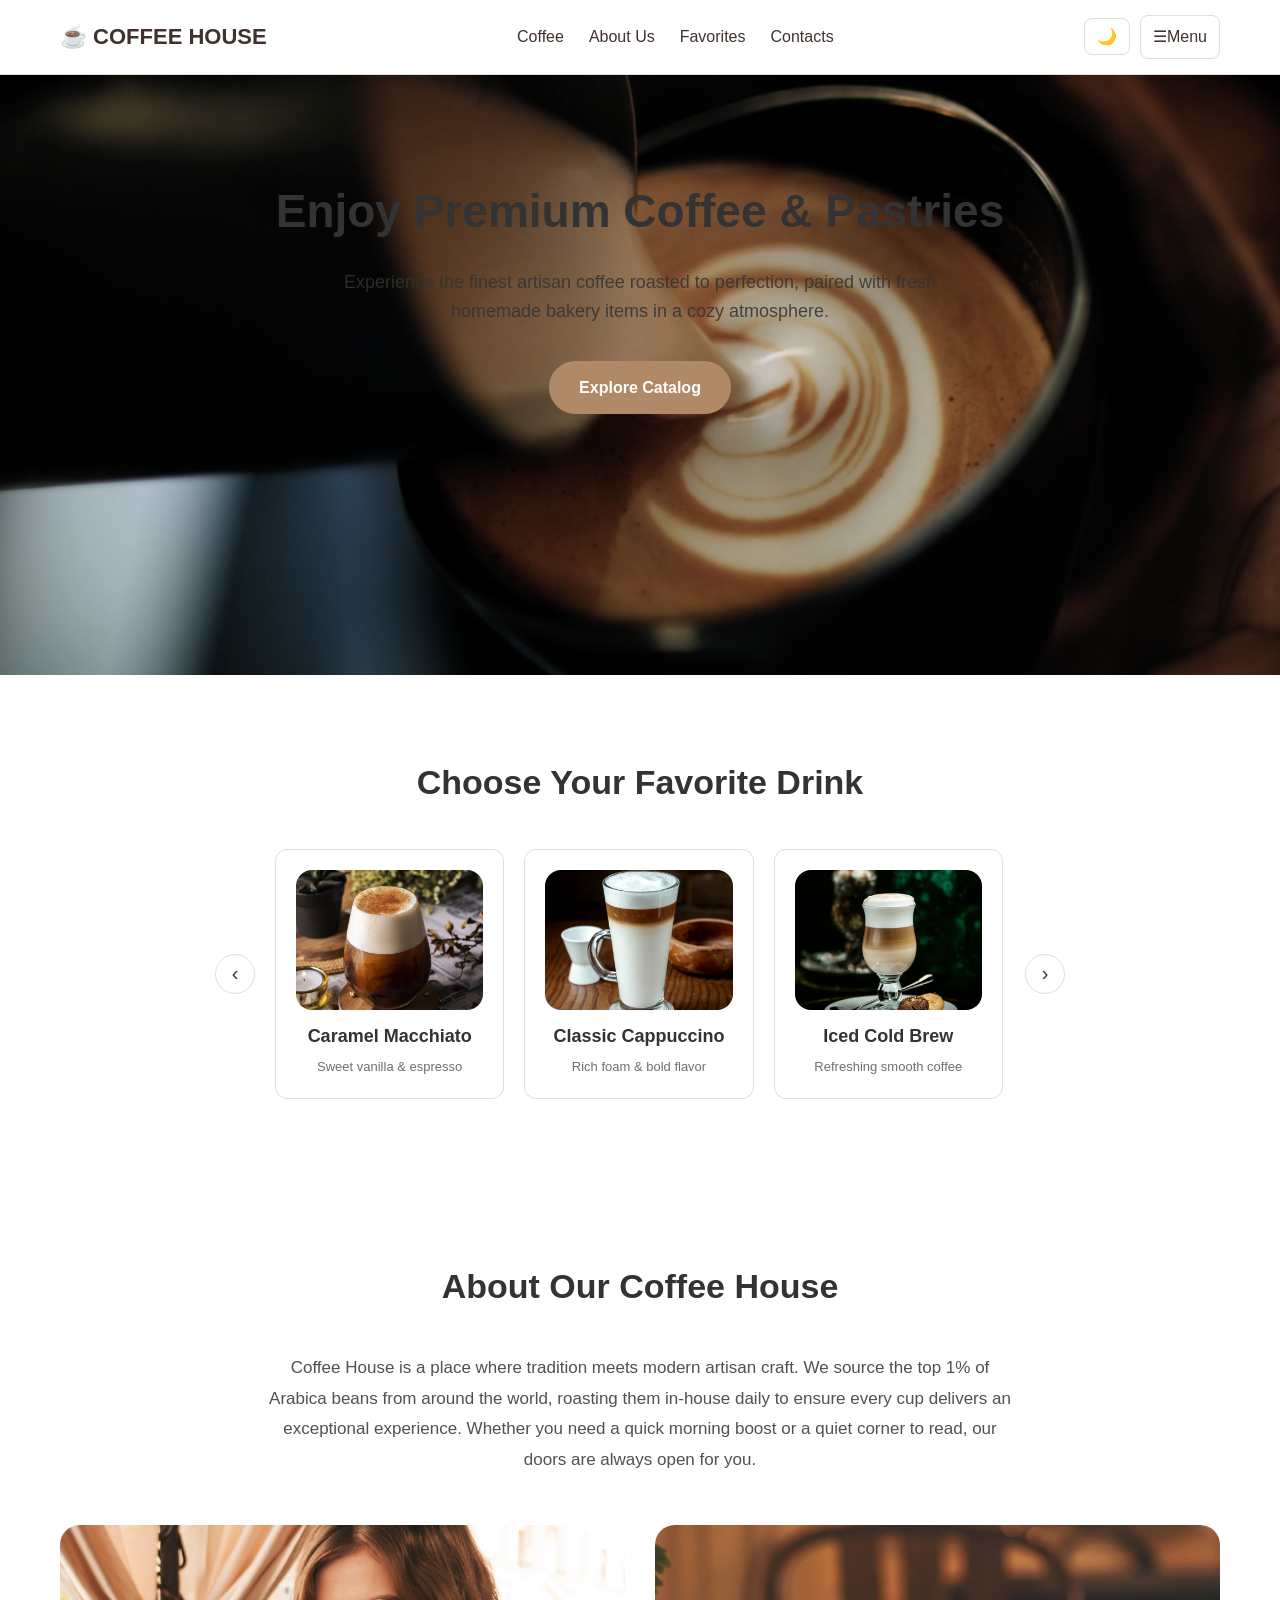
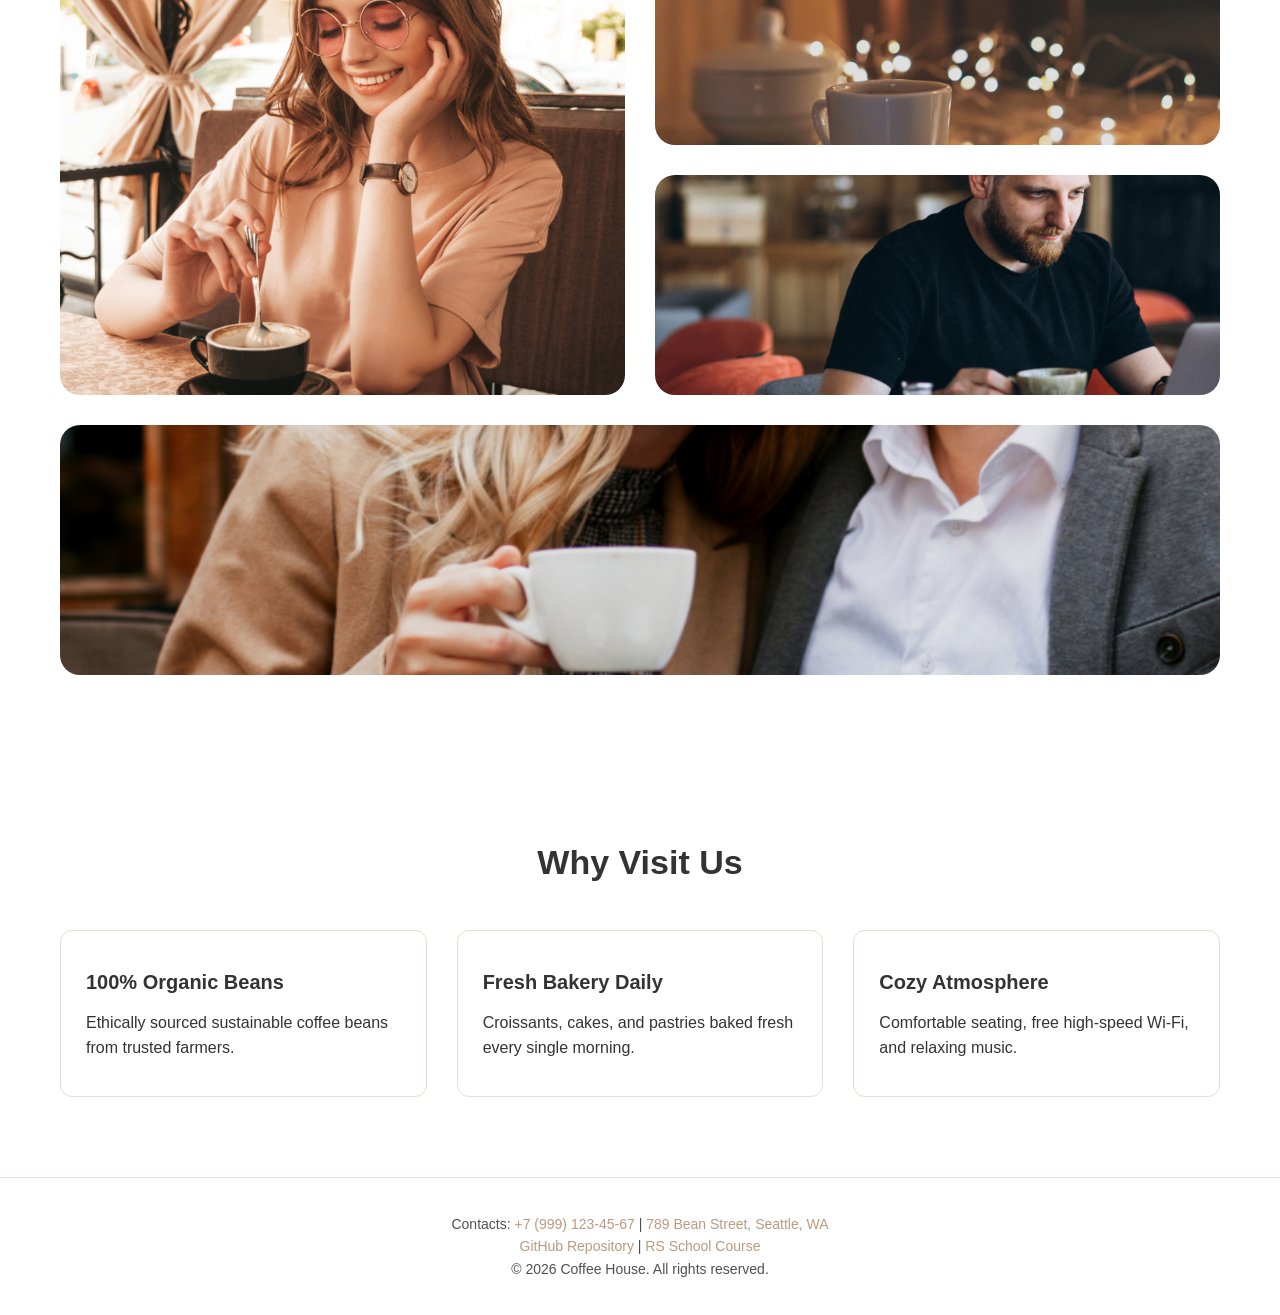
==== index.html @ b5887c62 "Initial commit: Coffee House project" ====
<!DOCTYPE html>
<html lang="en">
<head>
    <meta charset="UTF-8">
    <meta name="viewport" content="width=device-width, initial-scale=1.0">
    <title>Coffee House — Artisan Coffee & Cozy Atmosphere</title>
    <link rel="icon" href="favicon.ico">
    <link rel="stylesheet" href="./css/style.css">
</head>
<body>
    <!-- Header -->
    <header class="header">
        <div class="container">
            <a href="index.html" class="logo">☕ COFFEE HOUSE</a>
            <nav class="nav">
                <ul class="nav-list">
                    <li><a href="#favorites">Coffee</a></li>
                    <li><a href="#about">About Us</a></li>
                    <li><a href="#visitus">Favorites</a></li>
                    <li><a href="#contacts">Contacts</a></li>
                </ul>
            </nav>
            <div class="header-controls">
                <button id="theme-btn" aria-label="Toggle theme">🌙</button>
                <a href="catalog.html" class="burger-btn" aria-label="Open menu">☰Menu</a>
            </div>
        </div>
    </header>

    <!-- Main Content -->
    <main>
        <!-- 1. Hero Section -->
        <section class="hero">
            <div class="container">
                <h1>Enjoy Premium Coffee & Pastries</h1>
                <p>Experience the finest artisan coffee roasted to perfection, paired with fresh homemade bakery items in a cozy atmosphere.</p>
                <a href="catalog.html" class="btn">Explore Catalog</a>
            </div>
        </section>

        <!-- 2. Slider Section -->
        <section id="favorites" class="slider-section">
            <div class="container">
                <h2>Choose Your Favorite Drink</h2>
                <div class="slider-container">
                    <button class="slider-btn" aria-label="Previous slide">‹</button>
                    <div class="slider-track">
                        <div class="slide">
                            <div class="slide-img">
                                <img src="./img/coffee-1.jpg" alt="Caramel Macchiato">
                            </div>
                            <h3>Caramel Macchiato</h3>
                            <p>Sweet vanilla & espresso</p>
                        </div>
                        <div class="slide">
                            <div class="slide-img">
                                <img src="./img/coffee-2.jpg" alt="Classic Cappuccino">
                            </div>
                            <h3>Classic Cappuccino</h3>
                            <p>Rich foam & bold flavor</p>
                        </div>
                        <div class="slide">
                            <div class="slide-img">
                                <img src="./img/coffee-3.jpg" alt="Iced Cold Brew">
                            </div>
                            <h3>Iced Cold Brew</h3>
                            <p>Refreshing smooth coffee</p>
                        </div>
                    </div>
                    <button class="slider-btn" aria-label="Next slide">›</button>
                </div>
            </div>
        </section>

       <!-- 3. About Section -->
        <section id="about" class="about">
            <div class="container">
                <h2>About Our Coffee House</h2>
                <p>Coffee House is a place where tradition meets modern artisan craft. We source the top 1% of Arabica beans from around the world, roasting them in-house daily to ensure every cup delivers an exceptional experience. Whether you need a quick morning boost or a quiet corner to read, our doors are always open for you.</p>
                
                <!-- Four foto -->
                <div class="about-grid">
                    <div class="about-img about-img--1">
                        <img src="./img/about/about-1.jpg" alt="Coffee preparation">
                    </div>
                    <div class="about-img about-img--2">
                        <img src="./img/about/about-2.jpg" alt="Cozy interior">
                    </div>
                    <div class="about-img about-img--3">
                        <img src="./img/about/about-3.jpg" alt="Fresh pastries">
                    </div>
                    <div class="about-img about-img--4">
                        <img src="./img/about/about-4.jpg" alt="Barista at work">
                    </div>
                </div>
            </div>
        </section>

        <!-- 4. Features Section -->
        <section class="features">
            <div class="container" id="visitus">
                <h2>Why Visit Us</h2>
                <div class="features-grid">
                    <article class="feature-card">
                        <h3>100% Organic Beans</h3>
                        <p>Ethically sourced sustainable coffee beans from trusted farmers.</p>
                    </article>
                    <article class="feature-card">
                        <h3>Fresh Bakery Daily</h3>
                        <p>Croissants, cakes, and pastries baked fresh every single morning.</p>
                    </article>
                    <article class="feature-card">
                        <h3>Cozy Atmosphere</h3>
                        <p>Comfortable seating, free high-speed Wi-Fi, and relaxing music.</p>
                    </article>
                </div>
            </div>
        </section>
    </main>

    <!-- Footer -->
    <footer id="contacts" class="footer">
        <div class="container">
            <p>Contacts: <a href="tel:+79991234567">+7 (999) 123-45-67</a> | 
            <a href="https://maps.google.com/?q=789+Bean+Street+Seattle+WA" target="_blank" rel="noopener noreferrer">
            789 Bean Street, Seattle, WA</a></p>
            <p><a href="https://github.com" target="_blank">GitHub Repository</a> | <a href="https://rs.school/courses/javascript" target="_blank">RS School Course</a></p>
            <p>&copy; 2026 Coffee House. All rights reserved.</p>
        </div>
    </footer>

    <script src="script.js"></script>
</body>
</html>
---- css/style.css ----
:root {
    --bg-color: #FDFBF7;
    --text-color: #40322E;
    --card-bg: #FFFFFF;
    --accent-color: #B08968;
    --accent-hover: #9c7554;
    --border-color: #E6DCD0;
    --header-bg: #FFFFFF;
}

body.dark-theme {
    --bg-color: #1A1614;
    --text-color: #F5EBE6;
    --card-bg: #26211E;
    --accent-color: #D4A373;
    --accent-hover: #CCD5AE;
    --border-color: #3D332E;
    --header-bg: #26211E;
}

html {
    scroll-behavior: smooth;
}

* {
    margin: 0;
    padding: 0;
    box-sizing: border-box;
}

body {
    font-family: -apple-system, BlinkMacSystemFont, 'Segoe UI', Roboto, sans-serif;
    background-color: #d4cec0; 
    color: var(--text-color);
    line-height: 1.6;
    transition: background-color 0.3s ease, color 0.3s ease;
}

.container {
    max-width: 1200px;
    margin: 0 auto;
    padding: 0 20px;
}

/* Базовые стили для адаптивности всех картинок */
img {
    max-width: 100%;
    height: auto;
    display: block;
}

/* Контейнеры для картинок в вашем слайдере / карточках */
.slide-img {
    width: 100%;
    height: 300px; 
    overflow: hidden;
    border-radius: 10px; 
}

/* Сама картинка внутри контейнера */
.slide-img img {
    width: 100%;
    height: 100%;
    object-fit: cover;
    border-radius: 16px;
    overflow: hidden; 
} 

.slide-img img,
.card img {
    transition: transform 0.5s ease, opacity 0.5s ease;
    border-radius: 16px; 
}

.slide-img:hover img,
.card:hover img {
    transform: scale(1.05); 
}
.btn,
.cat-btn {
    border-radius: 30px; 
}

/* Шапка */
.header {
    background-color: var(--header-bg);
    border-bottom: 1px solid var(--border-color);
    position: sticky;
    top: 0;
    z-index: 100;
    padding: 15px 0;
    transition: background-color 0.3s ease;
}

.header .container {
    display: flex;
    justify-content: space-between;
    align-items: center;
}

.logo {
    font-size: 22px;
    font-weight: bold;
    text-decoration: none;
    color: var(--text-color);
}

.nav-list {
    display: flex;
    list-style: none;
    gap: 25px;
}

.nav-list a {
    text-decoration: none;
    color: var(--text-color);
    font-weight: 500;
    transition: color 0.2s ease;
}

.nav-list a:hover {
    color: var(--accent-color);
}

.header-controls {
    display: flex;
    gap: 10px;
    align-items: center;
}

#theme-btn, .burger-btn {
    background: none;
    border: 1px solid var(--border-color);
    border-radius: 8px;
    padding: 8px 12px;
    cursor: pointer;
    font-size: 16px;
    color: var(--text-color);
}

.burger-btn {
    display: inline-flex;
    text-decoration: none;
}

/* Светлая тема по умолчанию */
body {
    background-color: #ffffff;
    color: #333333;
    transition: background-color 0.3s, color 0.3s;
}

/* Темная тема (когда JS добавляет класс) */
body.dark-theme {
    background-color: #1a1a1a;
    color: #f0f0f0;
}

/* Переключение темной темы */
body.dark-theme .feature-card,
body.dark-theme .slide,
body.dark-theme .header {
    background-color: #2a2a2a;
    color: #f0f0f0;
}

body.dark-theme .feature-card,
body.dark-theme .slide,
body.dark-theme .header {
    background-color: #2a2a2a;
    color: #f0f0f0;
}

/* Hero */
.hero {
    padding: 100px 0;
    text-align: center;
    background: url(../img/img-hero.jpg) no-repeat center;
    background-size: cover;
    height: 600px;
}

.hero h1 {
    font-size: 46px;
    margin-bottom: 20px;
}

.hero p {
    font-size: 18px;
    max-width: 650px;
    margin: 0 auto 35px;
    opacity: 0.85;
}

.btn {
    display: inline-block;
    background-color: var(--accent-color);
    color: #FFFFFF;
    padding: 14px 30px;
    border-radius: 30px;
    text-decoration: none;
    font-weight: 600;
    border: none;
    cursor: pointer;
    transition: background-color 0.2s ease, transform 0.2s ease;
}

.btn:hover {
    background-color: var(--accent-hover);
    transform: translateY(-2px);
}

/* Секции */
.features, .about, .catalog, .slider-section {
    padding: 80px 0;
}

.features h2, .catalog h1, .about h2, .slider-section h2 {
    text-align: center;
    margin-bottom: 40px;
    font-size: 34px;
}

/* Преимущества */
.features-grid {
    display: grid;
    grid-template-columns: repeat(auto-fit, minmax(300px, 1fr));
    gap: 30px;
}

.feature-card {
    background-color: var(--card-bg);
    border: 1px solid var(--border-color);
    padding: 35px 25px;
    border-radius: 12px;
}

.feature-card h3 {
    margin-bottom: 12px;
    font-size: 20px;
}

/* Слайдер */
.slider-container {
    display: flex;
    align-items: center;
    gap: 20px;
    max-width: 850px;
    margin: 0 auto;
}

.slider-track {
    display: flex;
    gap: 20px;
    overflow-x: auto;
    scroll-snap-type: x mandatory;
    width: 100%;
    scrollbar-width: none;
}

.slide {
    min-width: calc(33.333% - 14px);
    scroll-snap-align: start;
    background-color: var(--card-bg);
    border: 1px solid var(--border-color);
    padding: 20px;
    text-align: center;
    border-radius: 12px;
}

.slide-img {
    height: 140px;
    border-radius: 8px;
    overflow: hidden;
    margin-bottom: 12px;
}

.slide-img img {
    width: 100%;
    height: 100%;
    object-fit: cover;
    display: block;
}

.slide h3 {
    font-size: 18px;
    margin-bottom: 6px;
}

.slide p {
    font-size: 13px;
    opacity: 0.7;
}

.slider-btn {
    background: none;
    border: 1px solid var(--border-color);
    border-radius: 50%;
    width: 40px;
    height: 40px;
    font-size: 20px;
    cursor: pointer;
    color: var(--text-color);
    display: flex;
    align-items: center;
    justify-content: center;
    flex-shrink: 0;
}

.slider-btn:hover {
    background-color: var(--accent-color);
    color: #FFFFFF;
}
/* About start*/

.about-grid {
    display: grid;
    grid-template-columns: repeat(2, 1fr);
    gap: 30px; 
    margin-top: 50px; 
}

/* Контейнер каждой картинки */
.about-img {
    border-radius: 20px; 
    overflow: hidden; 
}

/* Сама картинка */
.about-img img {
    width: 100%;
    height: 100%;
    object-fit: cover; 
    transition: transform 0.5s ease; 
}

/* Плавное увеличение при наведении */
.about-img:hover img {
    transform: scale(1.05);
}

.about-img--1 {
    grid-column: 1 / 2;
    grid-row: 1 / 3;
    height: 470px; 
}
.about-img--2 {
    grid-column: 2 / 3;
    grid-row: 1 / 2;
    height: 220px;
}
.about-img--3 {
    grid-column: 2 / 3;
    grid-row: 2 / 3;
    height: 220px;
}
.about-img--4 {
    grid-column: 1 / 3; 
    height: 250px;
}

/* About end */

.about p {
    max-width: 750px;
    margin: 0 auto;
    text-align: center;
    font-size: 17px;
    opacity: 0.85;
    line-height: 1.8;
}


/* Каталог */
.categories {
    display: flex;
    justify-content: center;
    gap: 15px;
    margin-bottom: 40px;
    flex-wrap: wrap;
}

.cat-btn {
    background: none;
    border: 1px solid var(--border-color);
    padding: 10px 22px;
    border-radius: 20px;
    cursor: pointer;
    color: var(--text-color);
    font-weight: 500;
    transition: all 0.2s ease;
}

.cat-btn.active, .cat-btn:hover {
    background-color: var(--accent-color);
    color: #FFFFFF;
    border-color: var(--accent-color);
}

.cards-grid {
    display: grid;
    grid-template-columns: repeat(auto-fit, minmax(250px, 1fr));
    gap: 25px;
}

.card {
    background-color: var(--card-bg);
    border: 1px solid var(--border-color);
    border-radius: 12px;
    padding: 20px;
    display: flex;
    flex-direction: column;
    gap: 10px;
}

.card-img {
    height: 160px;
    border-radius: 8px;
    overflow: hidden;
    background-color: var(--border-color);
}

.card-img img {
    width: 100%;
    height: 100%;
    object-fit: cover;
    display: block;
}

.card h3 {
    font-size: 18px;
}

.card p {
    font-size: 13px;
    opacity: 0.75;
}

.card span {
    font-weight: bold;
    font-size: 18px;
    color: var(--accent-color);
    margin-top: auto;
}

/* Футер */
.footer {
    border-top: 1px solid var(--border-color);
    padding: 35px 0;
    text-align: center;
    font-size: 14px;
    opacity: 0.85;
    display: flex;
    flex-direction: column;
    gap: 8px;
}

.footer a {
    color: var(--accent-color);
    text-decoration: none;
}

/* Адаптив */
@media (max-width: 768px) {
    .nav {
        display: none;
    }
    .burger-btn {
        display: block;
    }
    .hero h1 {
        font-size: 34px;
    }
    .slide {
        min-width: 100%;
    }
    .about-grid {
        grid-template-columns: 1fr; 
        grid-auto-rows: auto;
    }
    .about-img--1, 
    .about-img--2, 
    .about-img--3, 
    .about-img--4 {
        grid-column: auto;
        grid-row: auto;
        height: 240px; 
    }
}

@media (max-width: 480px) {
    .about-grid {
        grid-template-columns: 1fr; 
    }
}
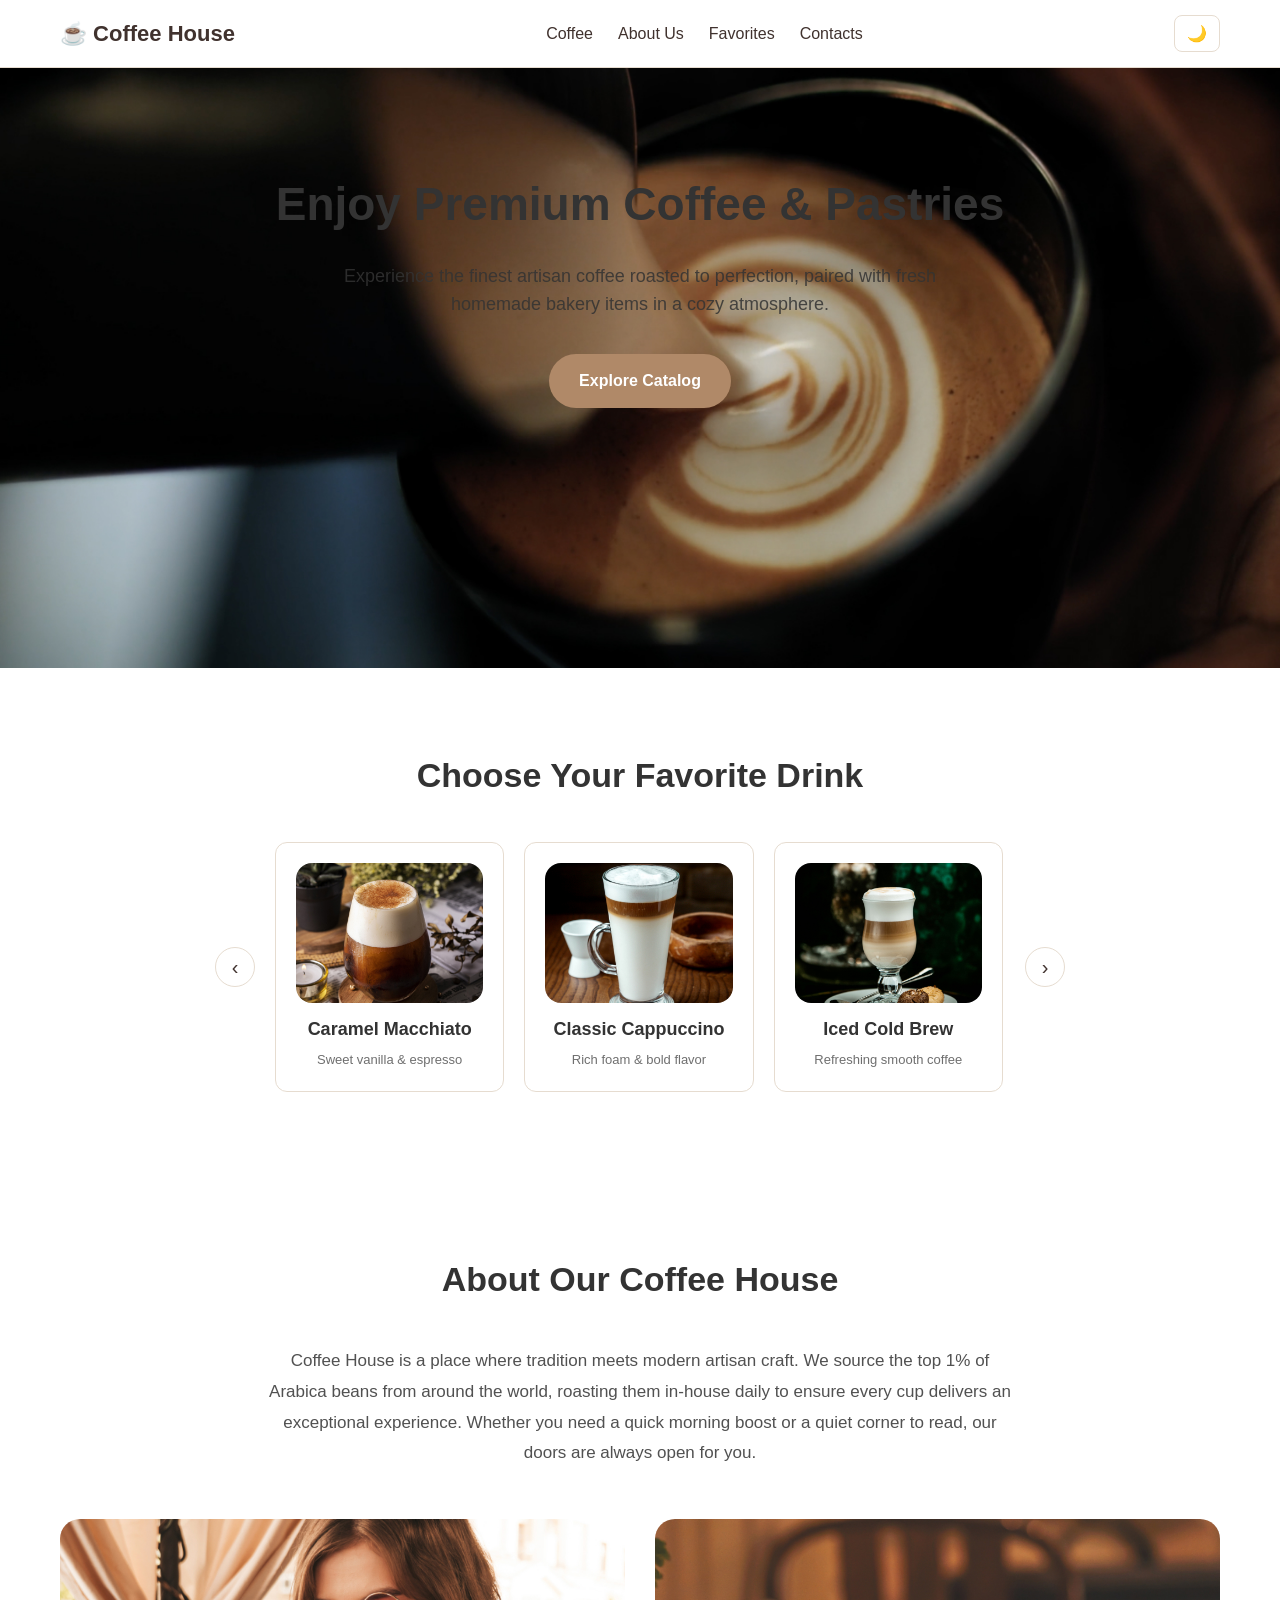
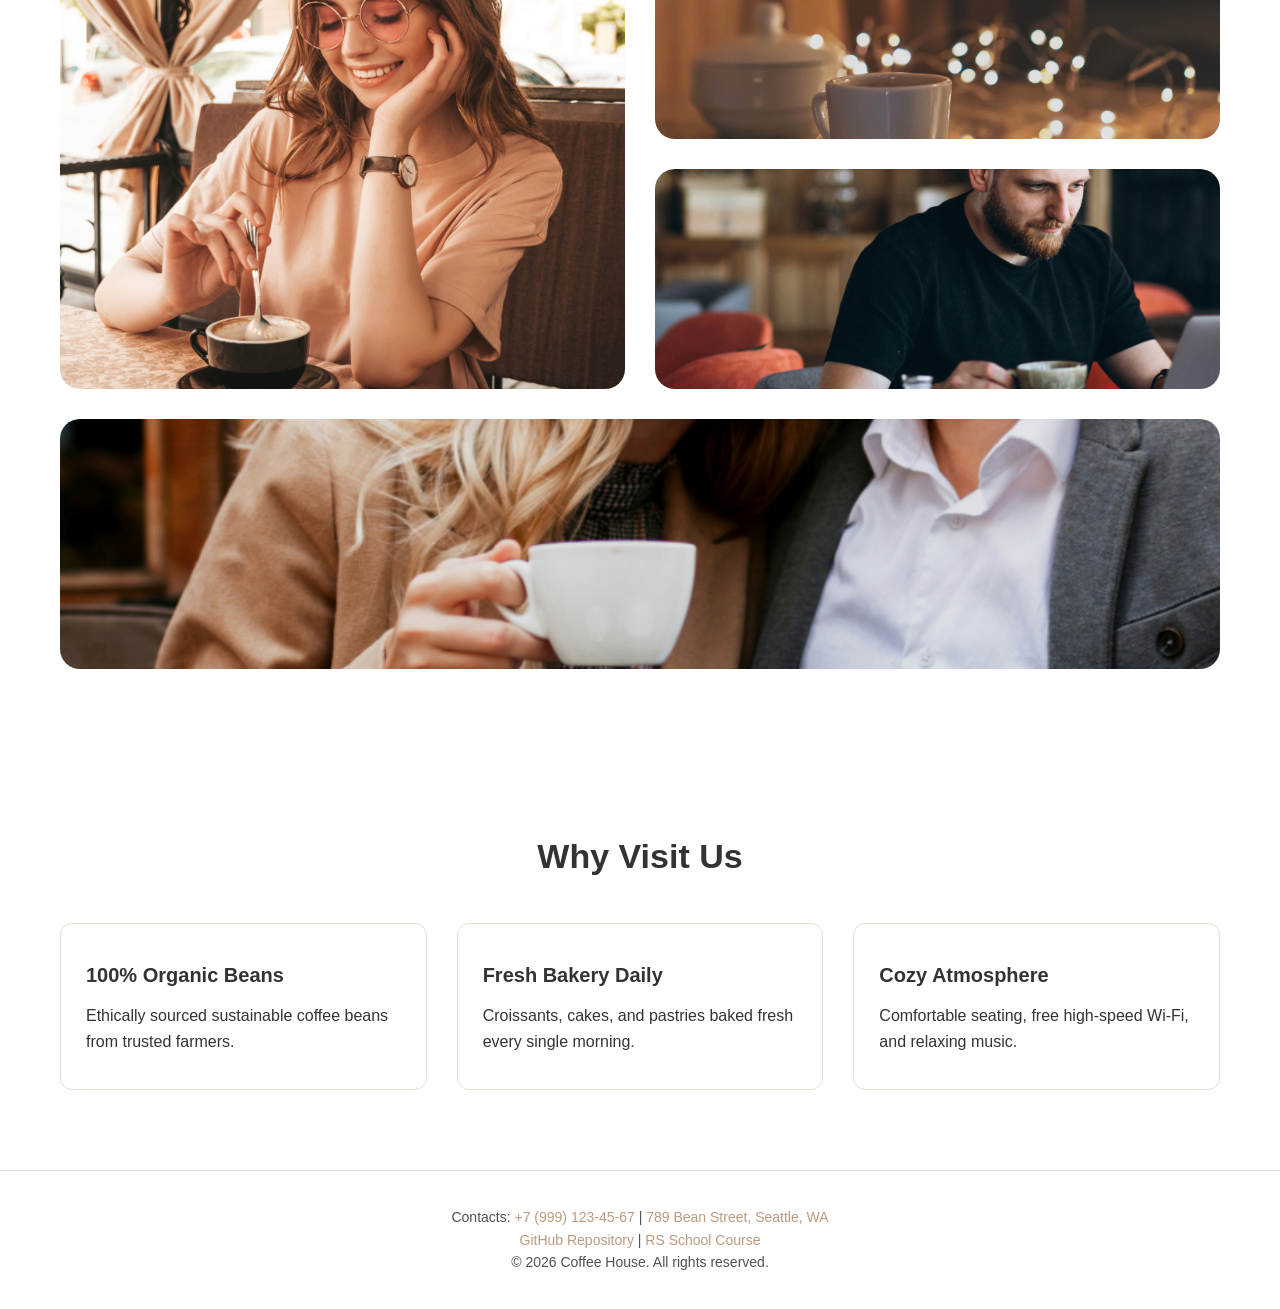
==== commit 05ef4dc5: "feat: implement responsive burger menu with body scroll lock and keyboard accessibility" ====
--- a/index.html
+++ b/index.html
@@ -3,29 +3,37 @@
 <head>
     <meta charset="UTF-8">
     <meta name="viewport" content="width=device-width, initial-scale=1.0">
+    <link href="./img/icons/hot-coffee-icons.png" rel="icon" type="image/svg">
     <title>Coffee House — Artisan Coffee & Cozy Atmosphere</title>
     <link rel="icon" href="favicon.ico">
     <link rel="stylesheet" href="./css/style.css">
 </head>
 <body>
-    <!-- Header -->
-    <header class="header">
-        <div class="container">
-            <a href="index.html" class="logo">☕ COFFEE HOUSE</a>
-            <nav class="nav">
-                <ul class="nav-list">
-                    <li><a href="#favorites">Coffee</a></li>
-                    <li><a href="#about">About Us</a></li>
-                    <li><a href="#visitus">Favorites</a></li>
-                    <li><a href="#contacts">Contacts</a></li>
-                </ul>
-            </nav>
-            <div class="header-controls">
-                <button id="theme-btn" aria-label="Toggle theme">🌙</button>
-                <a href="catalog.html" class="burger-btn" aria-label="Open menu">☰Menu</a>
-            </div>
+<!-- Header -->
+  <header class="header">
+    <div class="container header__container">
+        <a href="index.html" class="logo">☕ Coffee House</a>
+
+        <!-- Navigation -->
+        <nav class="nav" id="navMenu">
+            <ul class="nav-list">
+                <li class="nav-item"><a href="index.html#favorites" class="nav-link">Coffee</a></li>
+                <li class="nav-item"><a href="index.html#about" class="nav-link active">About Us</a></li>
+                <li class="nav-item"><a href="index.html#visitus" class="nav-link">Favorites</a></li>
+                <li class="nav-item"><a href="#contacts" class="nav-link">Contacts</a></li>
+            </ul>
+        </nav>
+
+        <!-- Controls -->
+        <div class="header-controls">
+            <button id="theme-btn" aria-label="Toggle theme">🌙</button>
+            <button id="burger-btn" class="burger-btn" aria-label="Open menu">
+                <span class="burger-btn__line"></span>
+                <span class="burger-btn__line"></span>
+            </button>
         </div>
-    </header>
+    </div>
+  </header>
 
     <!-- Main Content -->
     <main>
@@ -130,5 +138,6 @@
     </footer>
 
     <script src="script.js"></script>
+    <script src="products.json"></script>
 </body>
 </html>
--- a/css/style.css
+++ b/css/style.css
@@ -81,7 +81,22 @@
     border-radius: 30px; 
 }
 
+.load-more-btn {
+  display: block;
+  margin: 40px auto 0;
+  padding: 10px 10px;
+  cursor: pointer;
+  border-radius: 10%;
+  border: none;
+  background-color: #5f5958;
+  color: #CCD5AE;
+}
+
 /* Шапка */
+body.no-scroll {
+    overflow: hidden;
+}
+
 .header {
     background-color: var(--header-bg);
     border-bottom: 1px solid var(--border-color);
@@ -492,4 +507,87 @@
     .about-grid {
         grid-template-columns: 1fr; 
     }
+}
+
+
+
+@media (max-width: 768px) {
+    
+    /* 1. Кнопка бургер-меню */
+    .burger-btn {
+        display: flex;
+        flex-direction: column;
+        justify-content: space-between;
+        width: 30px;
+        height: 20px;
+        background: transparent;
+        border: none;
+        cursor: pointer;
+        padding: 0;
+        position: relative;
+        z-index: 1001; 
+    }
+
+    /* Линии внутри кнопки */
+    .burger-btn__line {
+        width: 100%;
+        height: 2px;
+        background-color: var(--text-color, #403F3D); 
+        border-radius: 2px;
+        transition: transform 0.3s ease, opacity 0.3s ease;
+    }
+
+   
+    .burger-btn.open .burger-btn__line:nth-child(1) {
+        transform: translateY(9px) rotate(45deg);
+    }
+
+    .burger-btn.open .burger-btn__line:nth-child(2) {
+        transform: translateY(-9px) rotate(-45deg);
+    }
+
+    .nav {
+        position: fixed;
+        top: 80px; 
+        right: -100%; 
+        width: 100%;
+        height: calc(100vh - 80px); 
+        background-color: var(--bg-color, #E1D4C9); 
+        display: flex;
+        flex-direction: column;
+        align-items: center;
+        padding-top: 60px;
+        gap: 30px;
+        transition: right 0.3s ease-in-out; 
+        z-index: 1000;
+    }
+
+  
+    .nav.open {
+        right: 0; 
+    }
+
+    .nav-list {
+        display: flex;
+        flex-direction: column;
+        align-items: center;
+        gap: 30px;
+        list-style: none;
+        padding: 0;
+        margin: 0;
+    }
+
+    .nav-link {
+        font-size: 20px;
+        font-weight: 600;
+        text-decoration: none;
+        color: var(--text-color, #403F3D);
+    }
+}
+
+@media (min-width: 769px) {
+   
+    .burger-btn {
+        display: none;
+    }
 }
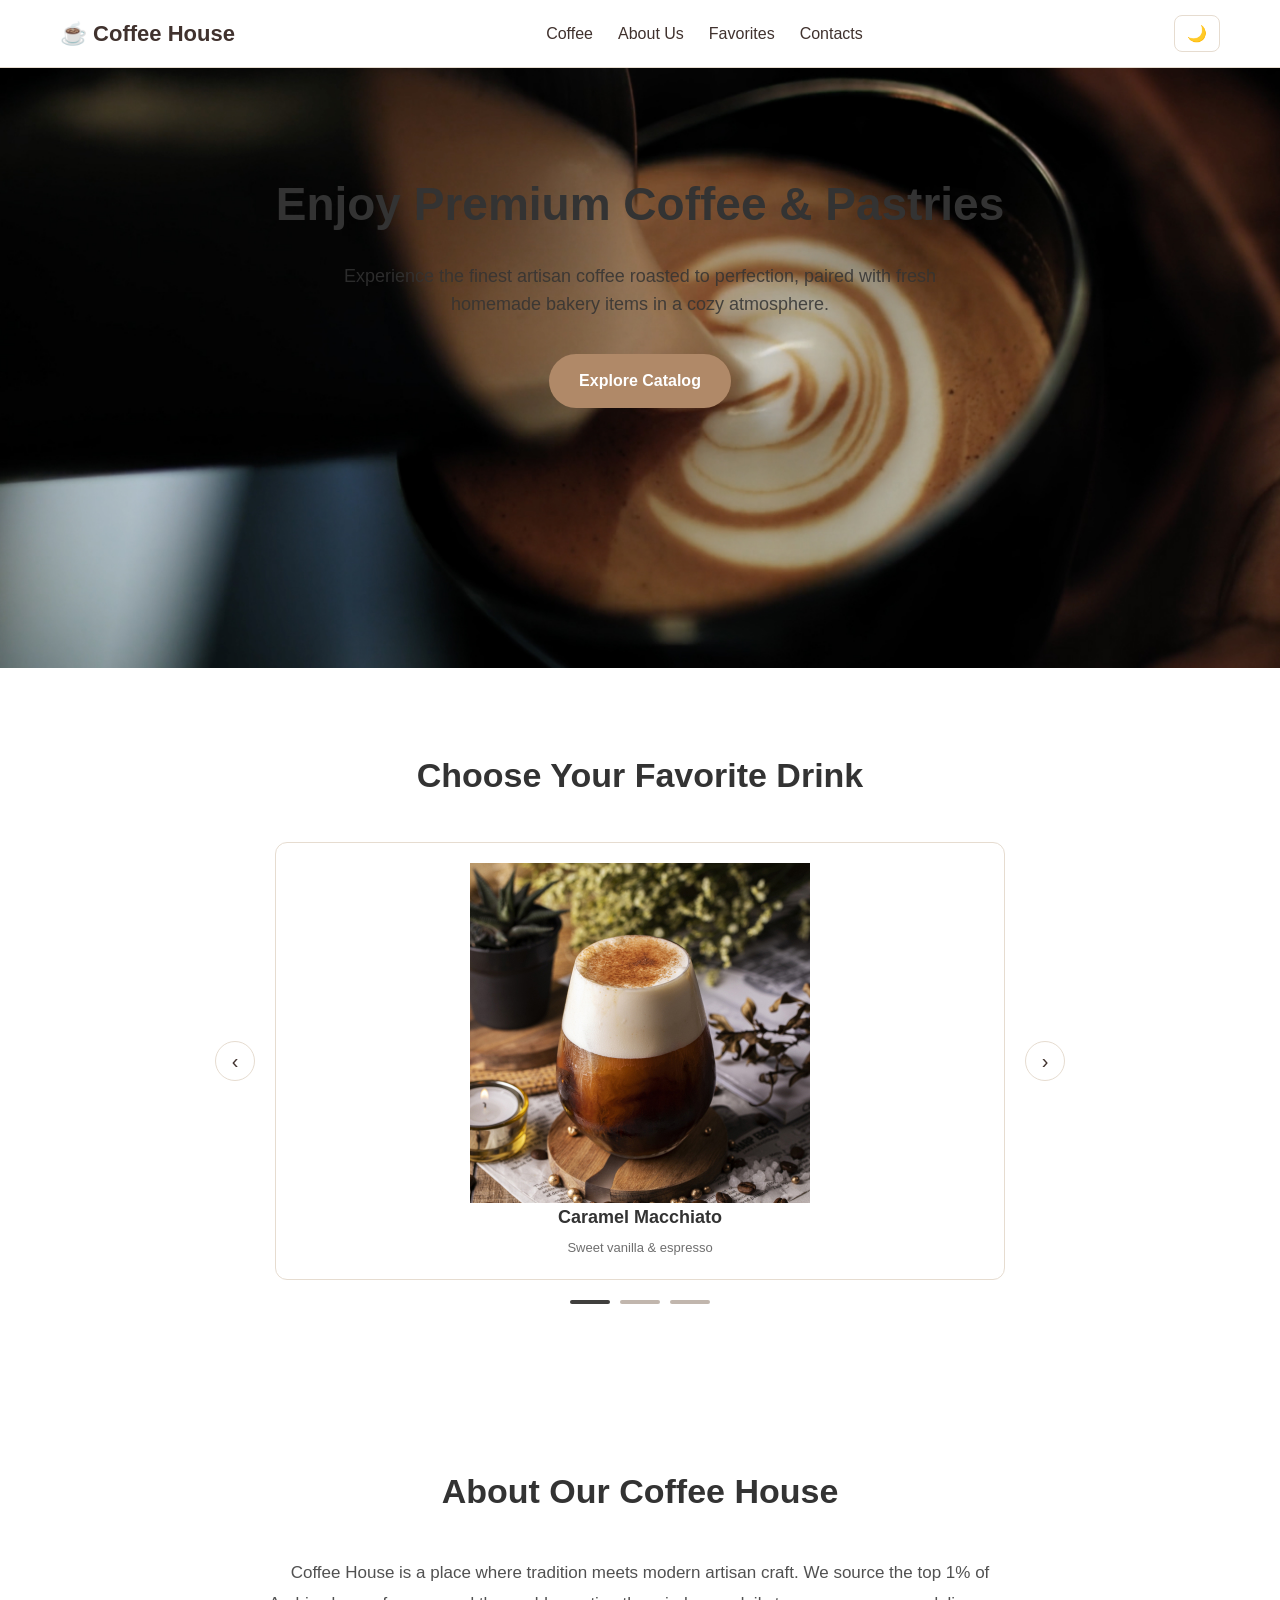
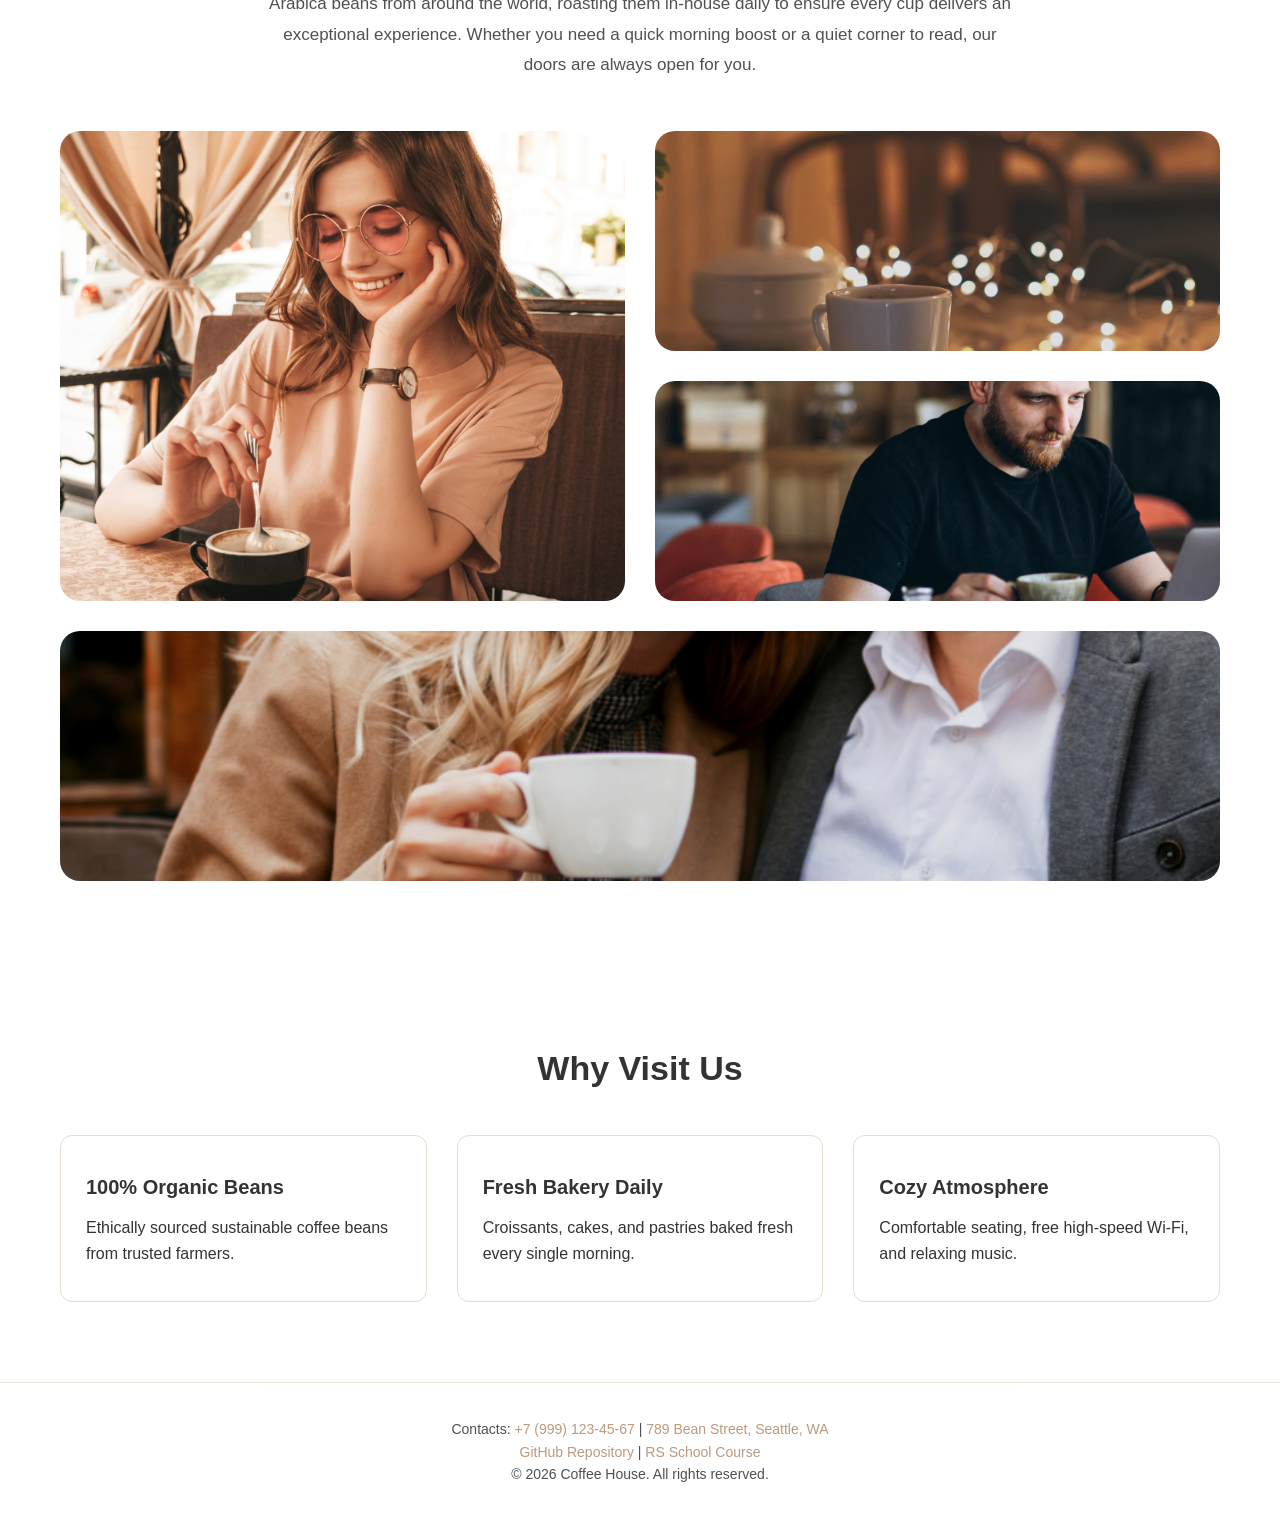
==== commit 26a9e902: "feat: add responsive slider" ====
--- a/index.html
+++ b/index.html
@@ -47,38 +47,43 @@
         </section>
 
         <!-- 2. Slider Section -->
-        <section id="favorites" class="slider-section">
-            <div class="container">
-                <h2>Choose Your Favorite Drink</h2>
-                <div class="slider-container">
-                    <button class="slider-btn" aria-label="Previous slide">‹</button>
-                    <div class="slider-track">
-                        <div class="slide">
-                            <div class="slide-img">
-                                <img src="./img/coffee-1.jpg" alt="Caramel Macchiato">
-                            </div>
-                            <h3>Caramel Macchiato</h3>
-                            <p>Sweet vanilla & espresso</p>
-                        </div>
-                        <div class="slide">
-                            <div class="slide-img">
-                                <img src="./img/coffee-2.jpg" alt="Classic Cappuccino">
-                            </div>
-                            <h3>Classic Cappuccino</h3>
-                            <p>Rich foam & bold flavor</p>
-                        </div>
-                        <div class="slide">
-                            <div class="slide-img">
-                                <img src="./img/coffee-3.jpg" alt="Iced Cold Brew">
-                            </div>
-                            <h3>Iced Cold Brew</h3>
-                            <p>Refreshing smooth coffee</p>
-                        </div>
-                    </div>
-                    <button class="slider-btn" aria-label="Next slide">›</button>
+    
+      <section id="favorites" class="slider-section">
+        <div class="container">
+            <h2>Choose Your Favorite Drink</h2>
+        
+            <div class="slider-container">
+                <button id="prev-btn" class="slider-btn" aria-label="Previous slide">‹</button>
+            
+                <div class="slider-wrapper">
+                <div class="slide active">
+                    <img src="./img/coffee-1.jpg" alt="Caramel Macchiato">
+                    <h3>Caramel Macchiato</h3>
+                    <p>Sweet vanilla & espresso</p>
+                </div>
+                <div class="slide">
+                    <img src="./img/coffee-2.jpg" alt="Classic Cappuccino">
+                    <h3>Classic Cappuccino</h3>
+                    <p>Rich foam & bold flavor</p>
+                </div>
+                <div class="slide">
+                    <img src="./img/coffee-3.jpg" alt="Iced Cold Brew">
+                    <h3>Iced Cold Brew</h3>
+                    <p>Refreshing smooth coffee</p>
                 </div>
             </div>
-        </section>
+                <button id="next-btn" class="slider-btn" aria-label="Previous slide">›</button> 
+            </div>
+            <div class="slider-controls">
+                <div id="slider-pagination" class="slider-pagination">
+                    <span class="dot active"></span>
+                    <span class="dot"></span>
+                    <span class="dot"></span>
+                </div>
+            </div>
+            </div>
+        </div>
+    </section>
 
        <!-- 3. About Section -->
         <section id="about" class="about">
--- a/css/style.css
+++ b/css/style.css
@@ -49,22 +49,86 @@
     display: block;
 }
 
-/* Контейнеры для картинок в вашем слайдере / карточках */
-.slide-img {
+/* Slider Styles */
+
+* {box-sizing:border-box}
+
+
+.slider-container {
+    display: flex;
+    align-items: center;
+    justify-content: center;
+    gap: 20px;
+    max-width: 500px;
+    margin: 0 auto;
+}
+
+.slider-wrapper{
     width: 100%;
-    height: 300px; 
-    overflow: hidden;
-    border-radius: 10px; 
-}
-
-/* Сама картинка внутри контейнера */
-.slide-img img {
+    
+}
+
+.slide {
+    display: none;
+    flex-direction: column;
+    align-items: center;
+    text-align: center;
+}
+
+.slide.active {
+    display: flex;
+    
+}
+.slide-img{
     width: 100%;
-    height: 100%;
+    max-width: 480px;
+    height: 480px;
     object-fit: cover;
-    border-radius: 16px;
-    overflow: hidden; 
-} 
+    border-radius: 40px;
+    margin-bottom: 20px;
+}
+
+.slider-btn {
+    background: transparent;
+    border: 1px solid #403F3D;
+    border-radius: 50%;
+    width: 40px;
+    height: 40px;
+    font-size: 24px;
+    cursor: pointer;
+    display: flex;
+    align-items: center;
+    justify-content: center;
+    flex-shrink: 0;
+    transition: background-color 0.3s ease;
+}
+
+.slider-btn:hover {
+    background-color: rgba(0, 0, 0, 0.1);
+}
+
+.slider-controls {
+    display: flex;
+    justify-content: center;
+    margin-top: 20px;
+}
+
+.slider-pagination {
+    display: flex;
+    gap: 10px;
+}
+
+.dot {
+    width: 40px;
+    height: 4px;
+    background-color: #C1B6AD;
+    border-radius: 2px;
+    transition: background-color 0.3s ease;
+}
+
+.dot.active {
+    background-color: #403F3D;
+}
 
 .slide-img img,
 .card img {
@@ -80,6 +144,21 @@
 .cat-btn {
     border-radius: 30px; 
 }
+
+.slide.active {
+    display: flex;
+    animation: fadeIn 0.5s ease-in-out;
+}
+
+@keyframes fadeIn {
+    from {
+        opacity: 0;
+    }
+    to {
+        opacity: 1;
+    }
+}
+/* Slider end */
 
 .load-more-btn {
   display: block;
@@ -508,8 +587,6 @@
         grid-template-columns: 1fr; 
     }
 }
-
-
 
 @media (max-width: 768px) {
     
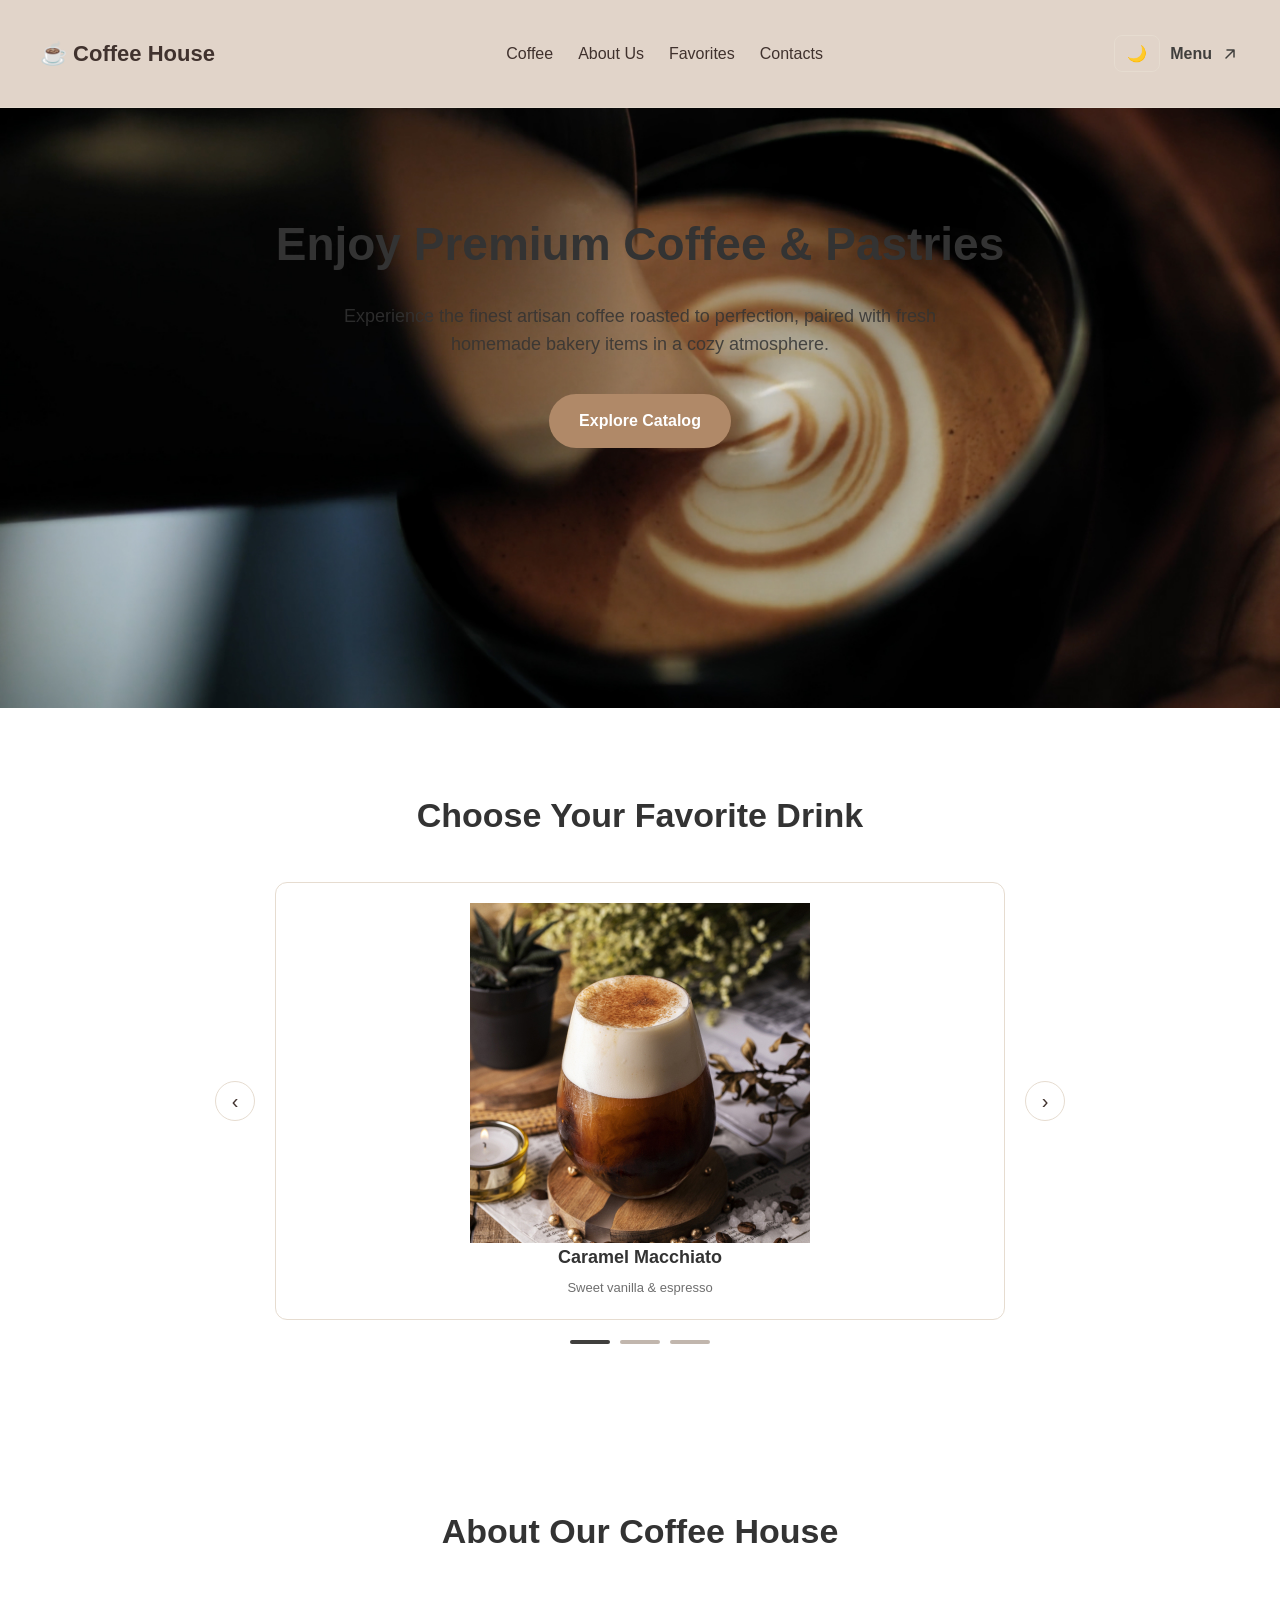
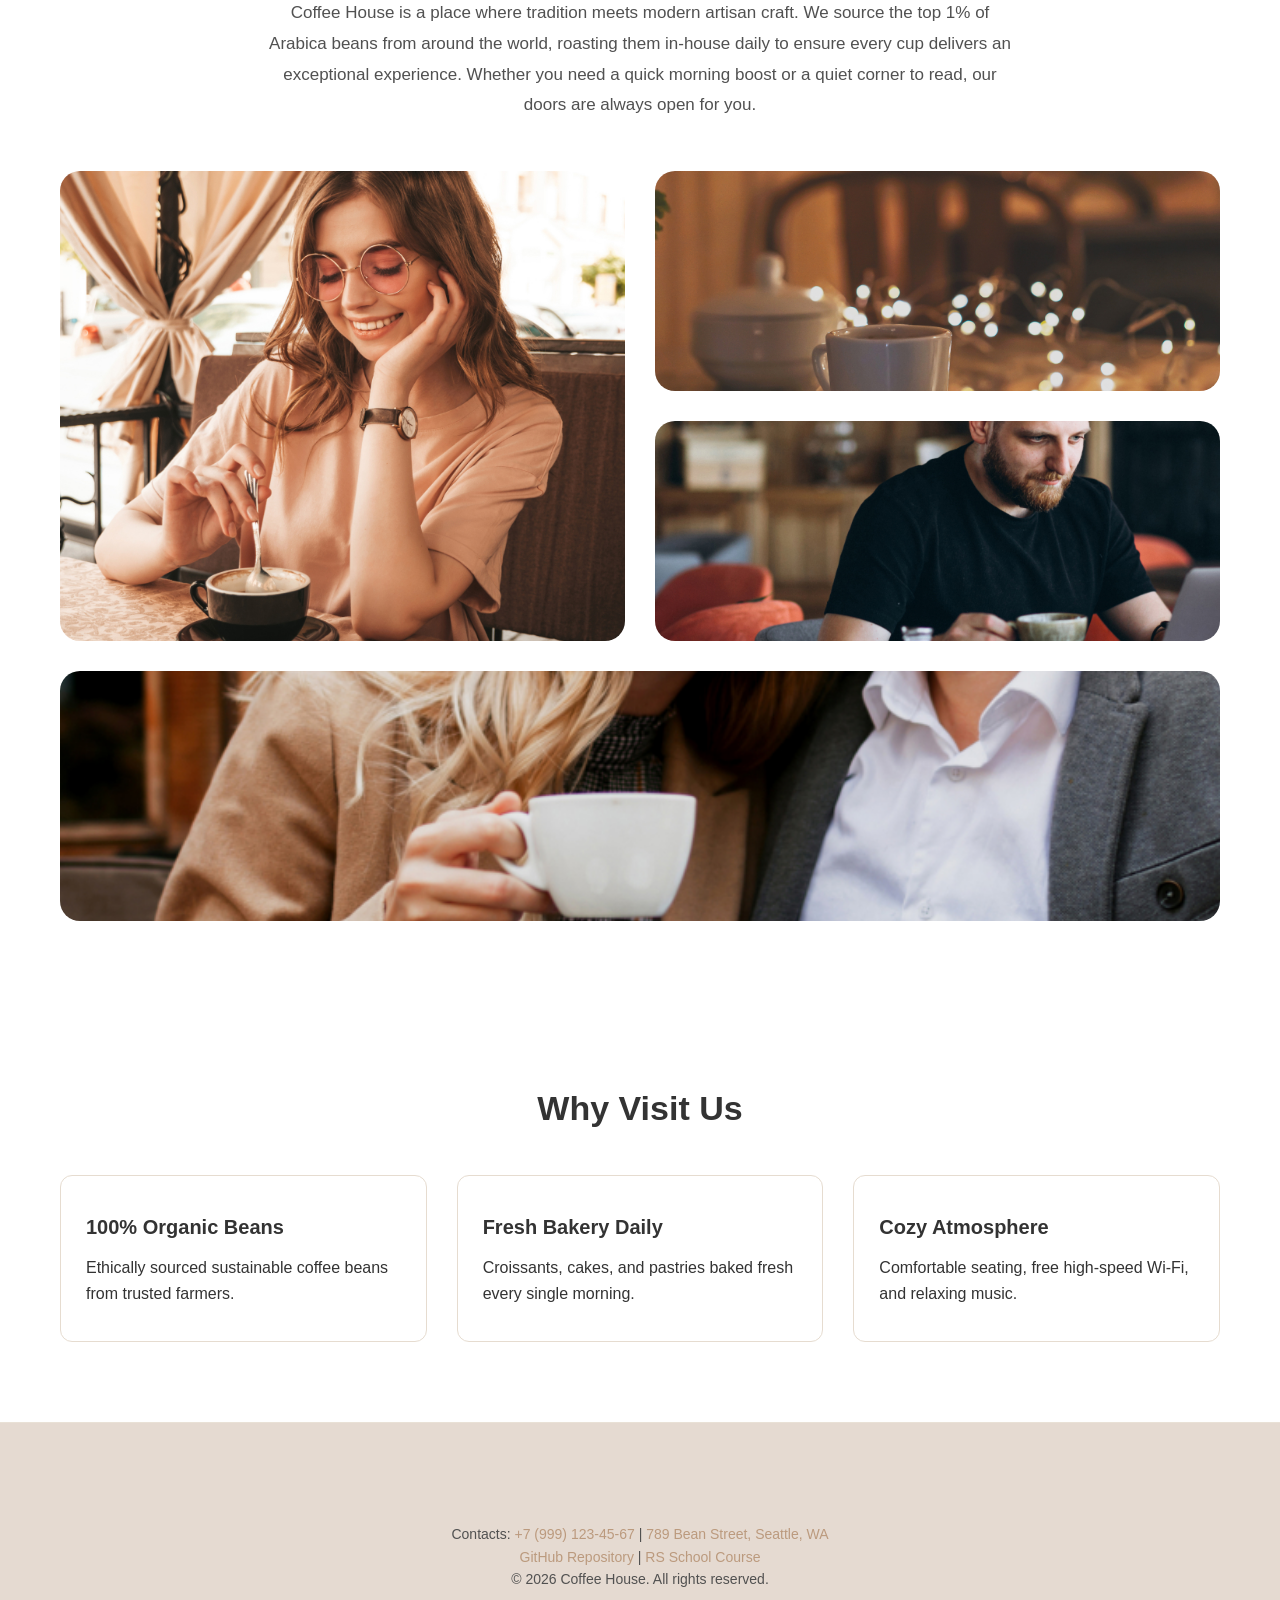
==== commit 1345b8eb: "feat: complete coffee-house project with full responsiveness and features" ====
--- a/index.html
+++ b/index.html
@@ -22,18 +22,28 @@
                 <li class="nav-item"><a href="index.html#visitus" class="nav-link">Favorites</a></li>
                 <li class="nav-item"><a href="#contacts" class="nav-link">Contacts</a></li>
             </ul>
-        </nav>
+        </nav>   
 
-        <!-- Controls -->
+        <!-- Right Controls -->
         <div class="header-controls">
-            <button id="theme-btn" aria-label="Toggle theme">🌙</button>
+            <!-- Theme Button -->
+            <button id="theme-btn" class="theme-btn" aria-label="Toggle theme">🌙</button>
+
+            <!-- Burger Button -->
             <button id="burger-btn" class="burger-btn" aria-label="Open menu">
                 <span class="burger-btn__line"></span>
                 <span class="burger-btn__line"></span>
             </button>
+             <!-- Ссылка Menu -->
+            <a href="catalog.html" class="nav-menu-link desktop-only-link">
+                <span>Menu</span>
+                <svg width="20" height="20" viewBox="0 0 20 20" fill="none" xmlns="http://www.w3.org/2000/svg">
+                    <path d="M6 14L14 6M14 6H7M14 6V13" stroke="currentColor" stroke-width="1.5" stroke-linecap="round" stroke-linejoin="round"/>
+                </svg>
+            </a>
         </div>
     </div>
-  </header>
+</header>
 
     <!-- Main Content -->
     <main>
--- a/css/style.css
+++ b/css/style.css
@@ -177,14 +177,180 @@
 }
 
 .header {
-    background-color: var(--header-bg);
     border-bottom: 1px solid var(--border-color);
     position: sticky;
     top: 0;
     z-index: 100;
     padding: 15px 0;
     transition: background-color 0.3s ease;
-}
+    position: relative;
+    background-color: #E1D4C9;
+    z-index: 1000;
+}
+
+/* --- Header & Navigation (Desktop 769px+) --- */
+.header {
+    position: relative;
+    z-index: 1000;
+}
+
+body.dark-theme .header {
+    background-color: #221F1D;
+}
+
+.header__container {
+    display: flex;
+    justify-content: space-between;
+    align-items: center;
+    padding: 20px 0;
+}
+
+.nav-list {
+    display: flex;
+    gap: 40px;
+    list-style: none;
+    margin: 0;
+    padding: 0;
+}
+
+.nav-link {
+    font-weight: 600;
+    font-size: 16px;
+    color: #403F3D;
+    text-decoration: none;
+    transition: color 0.3s ease;
+}
+
+body.dark-theme .nav-link {
+    color: #E1D4C9;
+}
+
+.header-controls {
+    display: flex;
+    align-items: center;
+    gap: 16px;
+}
+
+/* Ссылка Menu */
+.nav-menu-link {
+    display: flex;
+    align-items: center;
+    gap: 8px;
+    font-weight: 600;
+    font-size: 16px;
+    color: #403F3D;
+    text-decoration: none;
+}
+
+body.dark-theme .nav-menu-link {
+    color: #E1D4C9;
+}
+
+/* Скрываем мобильную ссылку Menu на десктопе */
+.mobile-only-link {
+    display: none;
+}
+
+/* Кнопка бургера скрыта на десктопе */
+.burger-btn {
+    display: none;
+    flex-direction: column;
+    justify-content: center;
+    align-items: center;
+    gap: 8px;
+    width: 40px;
+    height: 40px;
+    border-radius: 50%;
+    border: 1px solid #C1B6AD;
+    background: transparent;
+    cursor: pointer;
+    padding: 0;
+    transition: all 0.3s ease;
+}
+
+.burger-btn__line {
+    width: 16px;
+    height: 2px;
+    background-color: #403F3D;
+    border-radius: 2px;
+    transition: transform 0.3s ease;
+}
+
+body.dark-theme .burger-btn__line {
+    background-color: #E1D4C9;
+}
+
+/* --- Mobile Adaptation (<= 768px) --- */
+@media (max-width: 768px) {
+    /* Скрываем десктопную ссылку Menu */
+    .desktop-only-link {
+        display: none;
+    }
+
+    /* Показываем кнопку бургера */
+    .burger-btn {
+        display: flex;
+    }
+
+    /* Выезжающее меню строго ПОД HEADER */
+    .nav {
+        position: fixed;
+        top: 90px; /* Высота шапки */
+        right: -100%;
+        width: 100%;
+        height: calc(100vh - 90px); /* Занимает строго пространство ПОД header */
+        background-color: #E1D4C9;
+        display: flex;
+        flex-direction: column;
+        align-items: center;
+        justify-content: flex-start;
+        padding-top: 60px;
+        gap: 60px;
+        transition: right 0.3s ease;
+        z-index: 999;
+    }
+
+    body.dark-theme .nav {
+        background-color: #221F1D;
+    }
+
+    /* Открытие меню */
+    .nav.open {
+        right: 0;
+    }
+
+    .nav-list {
+        flex-direction: column;
+        align-items: center;
+        gap: 40px;
+    }
+
+    .nav-link {
+        font-size: 32px;
+        line-height: 125%;
+    }
+
+    /* Отображаем ссылку Menu внутри открытого мобильного меню */
+    .mobile-only-link {
+        display: flex;
+        font-size: 32px;
+        line-height: 125%;
+    }
+
+    /* Плавный крестик */
+    .burger-btn.open .burger-btn__line:nth-child(1) {
+        transform: translateY(5px) rotate(45deg);
+    }
+
+    .burger-btn.open .burger-btn__line:nth-child(2) {
+        transform: translateY(-5px) rotate(-45deg);
+    }
+}
+
+
+
+
+
 
 .header .container {
     display: flex;
@@ -233,8 +399,31 @@
 }
 
 .burger-btn {
-    display: inline-flex;
-    text-decoration: none;
+    display: none;
+    flex-direction: column;
+    justify-content: center;
+    align-items: center;
+    gap: 8px;
+    width: 40px;
+    height: 40px;
+    border-radius: 50%;
+    border: 1px solid #C1B6AD;
+    background: transparent;
+    cursor: pointer;
+    z-index: 1001;
+    padding: 0;
+    transition: border-color 0.3s ease, background-color 0.3s ease;
+}
+.burger-btn__line {
+    width: 16px;
+    height: 2px;
+    background-color: #403F3D;
+    border-radius: 2px;
+    transition: transform 0.3s ease, opacity 0.3s ease;
+}
+
+body.dark-theme .burger-btn__line {
+    background-color: #E1D4C9;
 }
 
 /* Светлая тема по умолчанию */
@@ -553,14 +742,158 @@
     color: var(--accent-color);
     text-decoration: none;
 }
+/* Modal Window */
+.modal {
+    position: fixed;
+    top: 0;
+    left: 0;
+    width: 100%;
+    height: 100%;
+    display: flex;
+    align-items: center;
+    justify-content: center;
+    z-index: 1000;
+    opacity: 0;
+    visibility: hidden;
+    transition: opacity 0.3s ease, visibility 0.3s ease;
+}
+
+.modal.active {
+    opacity: 1;
+    visibility: visible;
+}
+
+.modal__overlay {
+    position: absolute;
+    top: 0;
+    left: 0;
+    width: 100%;
+    height: 100%;
+    background-color: rgba(64, 63, 61, 0.8);
+}
+
+.modal__content {
+    position: relative;
+    background-color: #E1D4C9;
+    padding: 16px;
+    border-radius: 40px;
+    max-width: 800px;
+    width: 90%;
+    display: flex;
+    gap: 20px;
+    z-index: 1001;
+}
+
+body.dark-theme .modal__content {
+    background-color: #221F1D;
+    color: #C1B6AD;
+}
+
+.modal__close {
+    position: absolute;
+    top: 16px;
+    right: 16px;
+    width: 40px;
+    height: 40px;
+    border-radius: 50%;
+    border: 1px solid #C1B6AD;
+    background: transparent;
+    color: #403F3D;
+    display: flex;
+    align-items: center;
+    justify-content: center;
+    cursor: pointer;
+    transition: all 0.3s ease;
+}
+
+.modal__close:hover {
+    background-color: #403F3D;
+    color: #E1D4C9;
+}
+
+.modal__image-wrapper {
+    width: 310px;
+    height: 310px;
+    border-radius: 40px;
+    overflow: hidden;
+    flex-shrink: 0;
+}
+
+.modal__img {
+    width: 100%;
+    height: 100%;
+    object-fit: cover;
+}
+
+.modal__details {
+    display: flex;
+    flex-direction: column;
+    gap: 16px;
+    flex-grow: 1;
+}
+
+.modal__options {
+    display: flex;
+    gap: 8px;
+    flex-wrap: wrap;
+}
+
+.modal__option-btn {
+    padding: 8px 16px;
+    border: 1px solid #C1B6AD;
+    border-radius: 100px;
+    background: transparent;
+    cursor: pointer;
+    transition: all 0.3s ease;
+}
+
+.modal__option-btn.active {
+    background-color: #403F3D;
+    color: #E1D4C9;
+    border-color: #403F3D;
+}
+
+body.no-scroll {
+    overflow: hidden;
+}
+
+@media (max-width: 768px) {
+    .modal__image-wrapper {
+        display: none;
+    }
+}
 
 /* Адаптив */
 @media (max-width: 768px) {
     .nav {
-        display: none;
+        position: fixed;
+        top: 0;
+        right: -100%;
+        width: 100%;
+        height: 100vh;
+        background-color: #E1D4C9;
+        display: flex;
+        flex-direction: column;
+        align-items: center;
+        justify-content: center;
+        transition: right 0.3s ease;
+        z-index: 1000;
+    }
+    body.dark-theme .nav {
+        background-color: #221F1D;
     }
     .burger-btn {
-        display: block;
+        display: flex;
+    }
+    .nav.open {
+        right: 0;
+    }
+    .burger-btn.open .burger-btn__line:nth-child(1) {
+        transform: translateY(5px) rotate(45deg);
+    }
+
+    .burger-btn.open .burger-btn__line:nth-child(2) {
+        transform: translateY(-5px) rotate(-45deg);
     }
     .hero h1 {
         font-size: 34px;
@@ -580,6 +913,7 @@
         grid-row: auto;
         height: 240px; 
     }
+
 }
 
 @media (max-width: 480px) {
@@ -667,4 +1001,84 @@
     .burger-btn {
         display: none;
     }
+}
+/* --- (1440px) --- */
+
+.products__grid {
+    display: grid;
+    grid-template-columns: repeat(4, 1fr); 
+    gap: 40px;
+}
+
+.product-card {
+    background-color: var(--card-bg);
+    border: 1px solid var(--border-color);
+    border-radius: 40px;
+    overflow: hidden;
+    transition: transform 0.3s ease, border-color 0.3s ease;
+}
+
+/* --- (768px) --- */
+@media (max-width: 768px) {
+    .container {
+        padding: 0 16px; 
+    }
+
+    .products__grid {
+        grid-template-columns: repeat(2, 1fr); 
+        gap: 20px;
+    }
+}
+
+/* --- Mobile (380px) --- */
+
+@media (max-width: 380px) {
+    .container {
+        padding: 0 9px;
+    }
+
+    .products__grid {
+        grid-template-columns: 1fr; 
+        gap: 20px;
+    }
+}
+
+.footer {
+    position: relative;
+    z-index: 10; 
+    background-color: #E1D4C9;
+    padding: 100px 0 40px;
+    margin-top: auto; 
+}
+
+body.dark-theme .footer {
+    background-color: #221F1D;
+}
+
+
+@media (max-width: 768px) {
+   
+    .nav {
+        position: fixed;
+        top: 90px;
+        right: -100%;
+        width: 100%;
+        height: calc(100vh - 90px);
+        background-color: #E1D4C9;
+        transition: right 0.3s ease, visibility 0.3s ease;
+        z-index: 999;
+        visibility: hidden; 
+    }
+
+    .nav.open {
+        right: 0;
+        visibility: visible;
+    }
+
+    .footer {
+        padding: 60px 0 40px;
+        display: block !important; 
+        opacity: 1 !important;
+        visibility: visible !important;
+    }
 }
